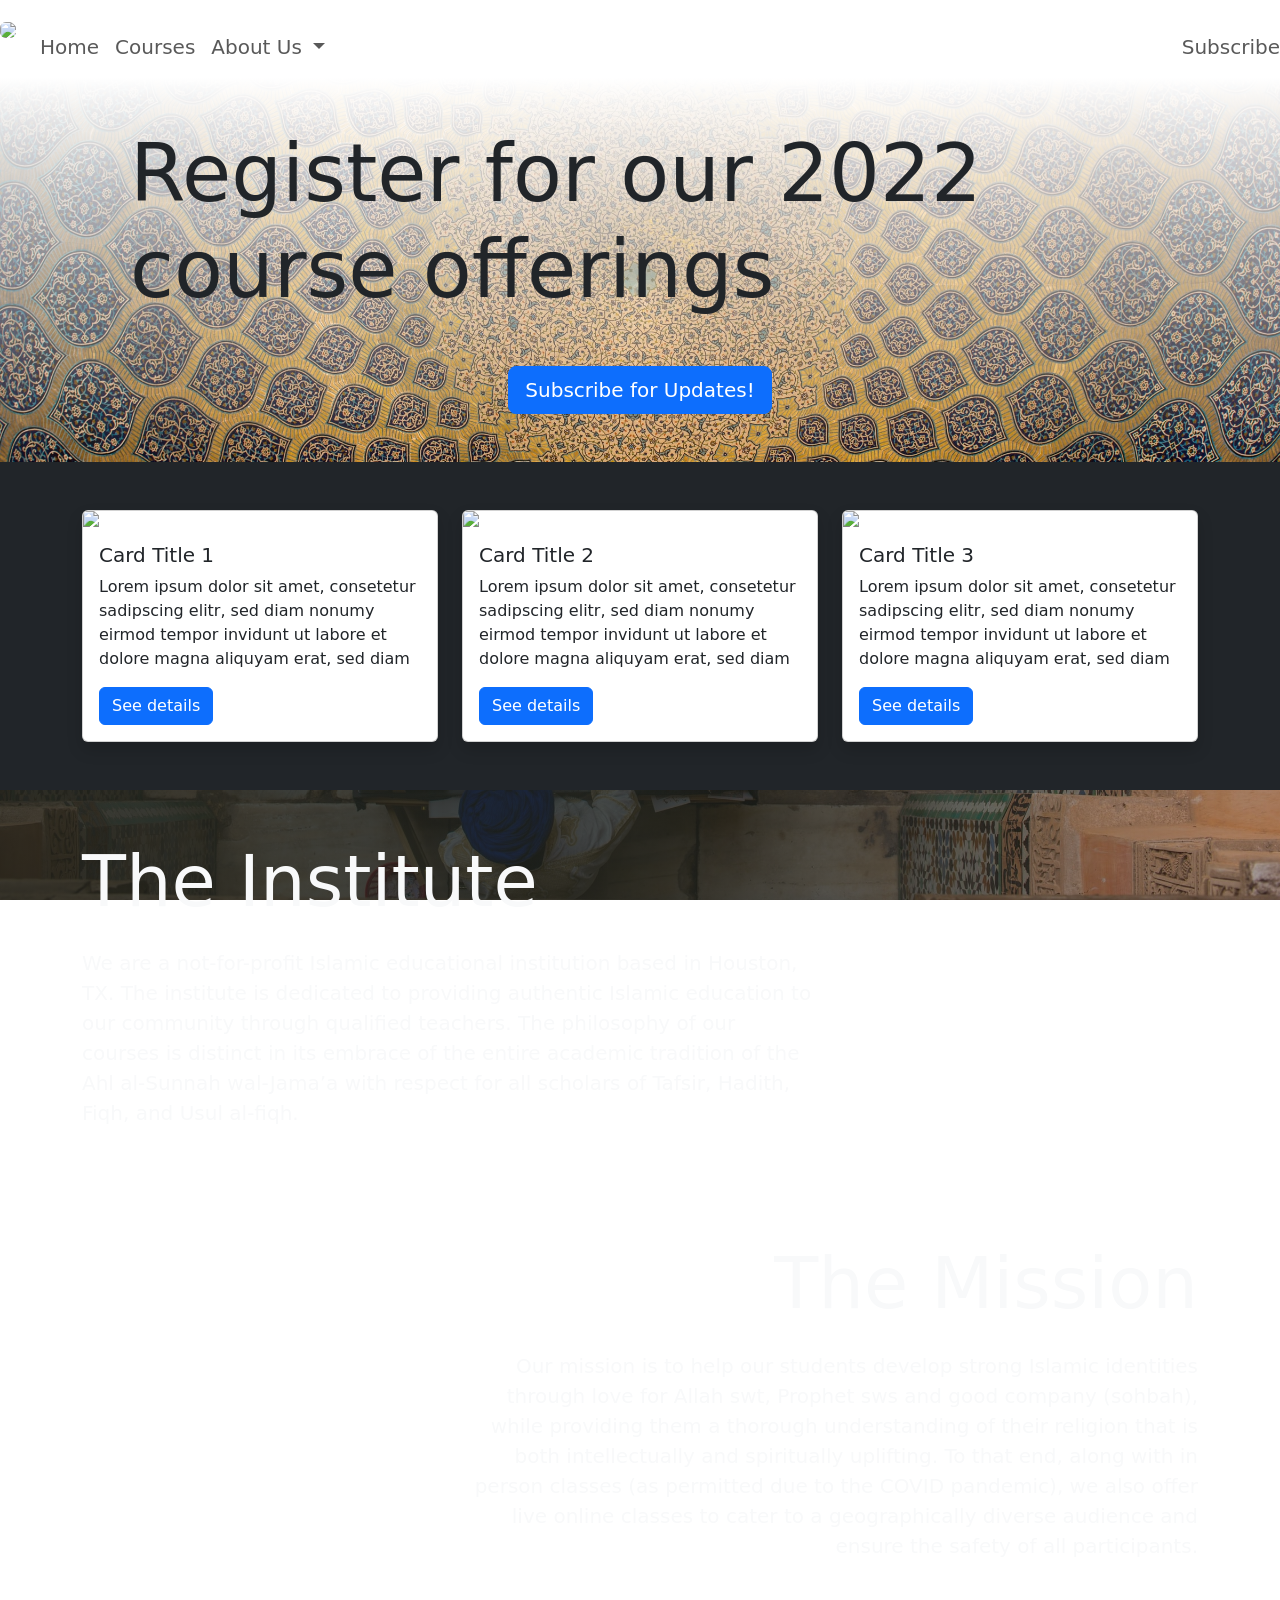
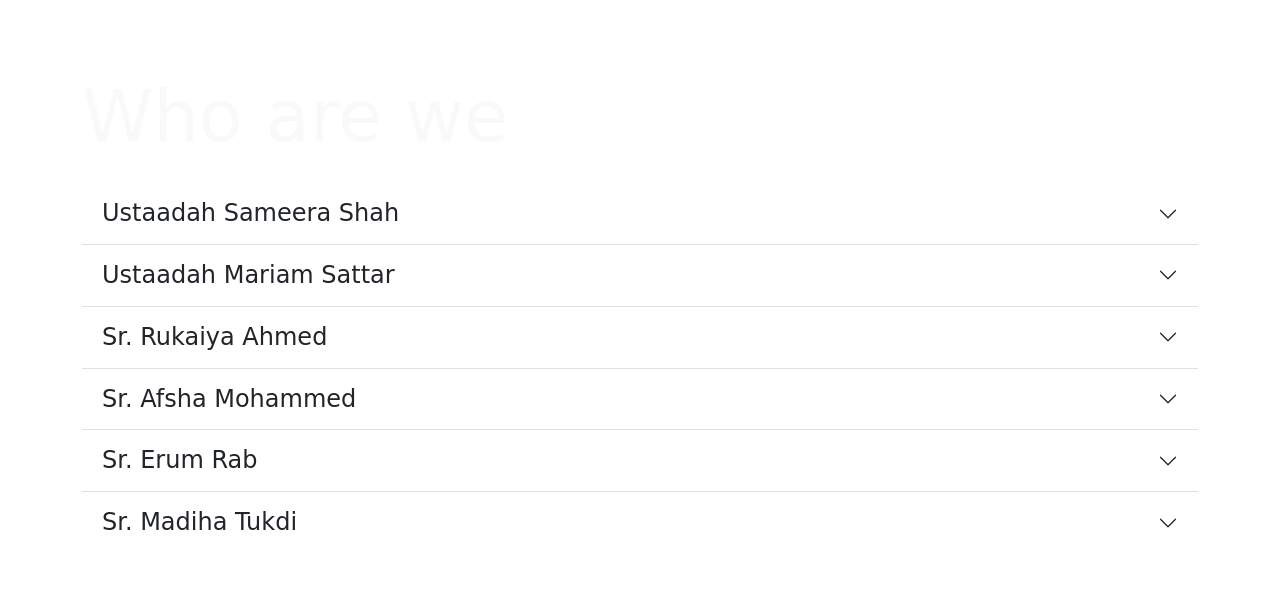
==== index.html @ 879d417c "Update" ====
<!doctype html>
<html lang="en">
    <head>
        <meta charset="utf-8">
        <meta name="viewport" content="width=device-width, initial-scale=1">
        <link href="https://cdn.jsdelivr.net/npm/bootstrap@5.1.3/dist/css/bootstrap.min.css" rel="stylesheet" integrity="sha384-1BmE4kWBq78iYhFldvKuhfTAU6auU8tT94WrHftjDbrCEXSU1oBoqyl2QvZ6jIW3" crossorigin="anonymous">
        <link rel="stylesheet" href="styles.css">
        <title>Sameera Institute</title>
    </head>
    <body>
        <nav class="navbar navbar-expand-sm align-items-sm-start navbar-light">
            <a class="navbar-brand" href="#">
                <!--
                    <img src="https://picsum.photos/300/250" style="height: 5em;" />
                -->
                <img
                    src="https://www.sameerainstitute.com/wp-content/uploads/2020/12/cropped-logo-1.png"
                    class="bg-light rounded" style="height: 5em;" />
            </a>
            <button class="navbar-toggler" type="button" data-bs-toggle="collapse" data-bs-target="#navbarmenu">
                <span class="navbar-toggler-icon"></span>
            </button>
            <div class="collapse navbar-collapse pt-sm-3 fs-5" id="navbarmenu">
                <ul class="navbar-nav me-auto">
                    <li class="nav-item">
                        <a class="nav-link" href="#">Home</a>
                    </li>
                    <li class="nav-item">
                        <a class="nav-link" href="#courses">Courses</a>
                    </li>
                    <li class="nav-item dropdown">
                        <a class="nav-link dropdown-toggle" href="#" id="navbarDropdown" role="button" data-bs-toggle="dropdown">
                            About Us
                        </a>
                        <ul class="dropdown-menu">
                            <li><a class="dropdown-item" href="#theinstitute">The Institute</a></li>
                            <li><a class="dropdown-item" href="#themission">The Mission</a></li>
                            <li><a class="dropdown-item" href="#whoarewe">Instructors</a></li>
                        </ul>
                    </li>
                </ul>
                <a class="navbar-nav nav-link" href="#">Subscribe</a>
            </div>
        </nav>
        <section class="p-3 p-sm-5 hero-image">
            <div class="container">
                <div class="row align-items-center">
                    <div class="col">
                        <h1 class="display-1 text-start px-md-5 mb-md-5">Register for our 2022 course offerings</h1>
                    </div>
                </div>
                <div class="row align-items-center">
                    <div class="col">
                        <div class="text-center">
                            <button type="button" class="btn btn-primary
                            btn-lg">Subscribe for Updates!</button>
                        </div>
                    </div>
                </div>
            </div>
        </section>
        <section class="bg-dark py-3 px-2 p-sm-5" id="courses">
            <div class="container">
                <div class="row justify-content-center gy-3">
                    <div class="col-sm-6 col-lg-4">
                        <div class="card shadow">
                            <img src="https://picsum.photos/250/250"
                                 class="card-img-top">
                            <div class="card-body">
                                <h5 class="card-title">Card Title 1</h5>
                                <p class="card-text">Lorem ipsum dolor sit amet,
                                    consetetur sadipscing elitr, sed diam nonumy
                                    eirmod tempor invidunt ut labore et dolore
                                    magna aliquyam erat, sed diam
                                </p>
                                <a href="#" class="btn btn-primary">See details</a>
                            </div>
                        </div>
                    </div>
                    <div class="col-sm-6 col-lg-4">
                        <div class="card shadow">
                            <img src="https://picsum.photos/450/450"
                                 class="card-img-top">
                            <div class="card-body">
                                <h5 class="card-title">Card Title 2</h5>
                                <p class="card-text">Lorem ipsum dolor sit amet,
                                    consetetur sadipscing elitr, sed diam nonumy
                                    eirmod tempor invidunt ut labore et dolore
                                    magna aliquyam erat, sed diam
                                </p>
                                <a href="#" class="btn btn-primary">See details</a>
                            </div>
                        </div>
                    </div>
                    <div class="col-sm-6 col-lg-4">
                        <div class="card shadow">
                            <img src="https://picsum.photos/450/450"
                                 class="card-img-top">
                            <div class="card-body">
                                <h5 class="card-title">Card Title 3</h5>
                                <p class="card-text">Lorem ipsum dolor sit amet,
                                    consetetur sadipscing elitr, sed diam nonumy
                                    eirmod tempor invidunt ut labore et dolore
                                    magna aliquyam erat, sed diam
                                </p>
                                <a href="#" class="btn btn-primary">See details</a>
                            </div>
                        </div>
                    </div>
                </div>
            </div>
            </div>
        </section>
        <section class="p-3 p-sm-5 text-light institute-image" id="theinstitute">
            <div class="container">
                <h1 class="display-2 text-start mb-3 mb-sm-4">The Institute</h1>
                <div class="row">
                    <div class="col-md-8 text-start lead">
                        <p>We are a not-for-profit Islamic educational
                            institution based in Houston, TX. The
                            institute is dedicated to providing
                            authentic Islamic education to our
                            community through qualified teachers. The
                            philosophy of our courses is distinct in
                            its embrace of the entire academic
                            tradition of the Ahl al-Sunnah wal-Jama’a
                            with respect for all scholars of Tafsir,
                            Hadith, Fiqh, and Usul al-fiqh.
                        </p>
                    </div>
                </div>
            </div>
        </section>
        <section class="text-light mission-image p-3 p-sm-5" id="themission">
            <div class="container">
                <h1 class="display-2 text-end mb-3 mb-sm-4">The Mission</h1>
                <div class="row justify-content-md-end">
                    <div class="col-md-8 text-end lead">
                        <p>
                            Our mission is to help our students develop
                            strong Islamic identities through love for
                            Allah swt, Prophet sws and good company
                            (sohbah), while providing them a thorough
                            understanding of their religion that is
                            both intellectually and spiritually
                            uplifting. To that end, along with in
                            person classes (as permitted due to the
                            COVID pandemic), we also offer live online
                            classes to cater to a geographically
                            diverse audience and ensure the safety of
                            all participants.
                        </p>
                    </div>
                </div>
            </div>
        </section>
        <section class="p-3 p-sm-5 text-dark whoarewe-image" id="whoarewe">
            <div class="container">
                <h1 class="display-2 text-light mb-3 mb-sm-4">Who are we</h1>
                <div class="accordion accordion-flush"
                     id="about-teacher-accordion">
                    <div class="accordion-item">
                        <h2 class="accordion-header">
                            <button class="accordion-button collapsed fs-4"
                                    type="button" data-bs-toggle="collapse"
                                                  data-bs-target="#about-teacher-1">
                                Ustaadah Sameera Shah
                            </button>
                        </h2>
                        <div id="about-teacher-1" class="accordion-collapse
                        collapse" data-bs-parent="#about-teacher-accordion">
                            <div class="accordion-body">
                                <p>Sameera Institute is managed and was founded
                                    by Ustaadhah Sameera Shah. Sameera was born
                                    and raised in Lahore and graduated with a
                                    B.Sc (Honors) in Economics from LUMS. She
                                    received her Alimiyyah degree in 2009 from
                                    Wifaq ul Madaris Board of Pakistan, and
                                    certifications in Advanced Quran Study and
                                    Tafsir and Advanced Islamic Jurisprudence
                                    from Whitethread Institute UK. Sameera is a
                                    homeschooling mom of three energetic boys.
                                    She loves teaching introductory and
                                    advanced level courses on Quran, Tafsir,
                                    Hadith, Islamic Law, Arabic grammar, and
                                    Purification of the heart to young girls
                                    and women.
                                </p>
                            </div>
                        </div>
                    </div>
                    <div class="accordion-item">
                        <h2 class="accordion-header">
                            <button class="accordion-button collapsed fs-4"
                                    type="button" data-bs-toggle="collapse"
                                                  data-bs-target="#about-teacher-2">
                                Ustaadah Mariam Sattar
                            </button>
                        </h2>
                        <div id="about-teacher-2" class="accordion-collapse
                        collapse" data-bs-parent="#about-teacher-accordion">
                            <div class="accordion-body">
                                <p>Mariam Sattar was raised in Houston, Texas
                                    where she received her B.Sc. in
                                    Biochemistry from the University of
                                    Houston. She began her pursuit of classical
                                    Islamic learning at Zaynab Academy Online
                                    studying Quran, Tafsir, Hadith, Fiqh, Usul al-Fiqh,
                                    and Arabic under traditional scholars, and has
                                    completed her Alima Degree. Mariam taught
                                    at Sameera Institute for four years
                                    teaching tafseer, fiqh, usool Fiqh, and
                                    Arabic. Mariam also delivered talks on
                                    purification of the heart and drawing closer to
                                    Allah (swt). She is now a student at Qalam
                                    Institute where she is revisiting some subjects and
                                    learning from a contemporary standpoint.
                                </p>
                            </div>
                        </div>
                    </div>
                    <div class="accordion-item">
                        <h2 class="accordion-header">
                            <button class="accordion-button collapsed fs-4"
                                    type="button" data-bs-toggle="collapse"
                                                  data-bs-target="#about-teacher-3">
                                Sr. Rukaiya Ahmed
                            </button>
                        </h2>
                        <div id="about-teacher-3" class="accordion-collapse
                        collapse" data-bs-parent="#about-teacher-accordion">
                            <div class="accordion-body">
                                <p>Rukaiya Ahamed was raised in Houston. She
                                    graduated with a Bachelor’s Degree in
                                    Nutrition from the University of Houston
                                    and is currently a Certified Surgical
                                    Technologist. She began her journey
                                    learning the deen with the Classical
                                    Islamic Knowledge program at Sameera
                                    Institute in 2015. She studied Tafsir,
                                    Hadith, Fiqh, and Arabic under Ustazah
                                    Sameera Shah and Ustaadh Mariam Sattar. She
                                    has been a Teacher’s Assistant and teaches
                                    courses part time at Sameera Institute. She
                                    loves working with the youth. She
                                    coordinates and teaches Girls Youth
                                    Programs through Sameera Institute at
                                    different masajid in Houston.
                                </p>
                            </div>
                        </div>
                    </div>
                    <div class="accordion-item">
                        <h2 class="accordion-header">
                            <button class="accordion-button collapsed fs-4"
                                    type="button" data-bs-toggle="collapse"
                                                  data-bs-target="#about-teacher-4">
                                Sr. Afsha Mohammed
                            </button>
                        </h2>
                        <div id="about-teacher-4" class="accordion-collapse
                        collapse" data-bs-parent="#about-teacher-accordion">
                            <div class="accordion-body">
                                <p>Afsha Mohammed is a native Houstonian. By
                                    profession, she is a Registered Dietitian
                                    and has a Master’s degree in Nutrition.
                                    She is currently a stay home mom with her 3
                                    year old daughter. She began her pursuit of
                                    Classical Islamic knowledge at Sameera
                                    Institute in 2015 and completed four years
                                    of studies in courses including Quran,
                                    Hadith, Fiqh and Arabic. She then completed
                                    a full time Seminary program from Qalam
                                    Institute and is now furthering her studies
                                    as a full time year 3 Alimiyyah student at
                                    Qalam institute. She teaches courses part
                                    time at Sameera Institute to kids, youth
                                    and adults.
                                </p>
                            </div>
                        </div>
                    </div>
                    <div class="accordion-item">
                        <h2 class="accordion-header">
                            <button class="accordion-button collapsed fs-4"
                                    type="button" data-bs-toggle="collapse"
                                                  data-bs-target="#about-teacher-5">
                                Sr. Erum Rab
                            </button>
                        </h2>
                        <div id="about-teacher-5" class="accordion-collapse
                        collapse" data-bs-parent="#about-teacher-accordion">
                            <div class="accordion-body">
                                <p>Erum Rab was born and raised in Karachi,
                                    Pakistan. She later moved to New York where
                                    she completed her BS degree in Business
                                    Economics from the State University of New
                                    York at Oneonta. She then completed her MBA
                                    degree from Clarkson University. She has
                                    taught Economics, Business Communication
                                    and English to university level students.
                                    She began persuing her Classical Islamic
                                    Education, first from Zaynab Academy and
                                    then from Sameera Institute, where Arabic
                                    became her favorite subject. She has been
                                    teaching Arabic at Sameera Institute for a
                                    few years now.
                                </p>
                            </div>
                        </div>
                    </div>
                    <div class="accordion-item">
                        <h2 class="accordion-header">
                            <button class="accordion-button collapsed fs-4"
                                    type="button" data-bs-toggle="collapse"
                                                  data-bs-target="#about-teacher-6">
                                Sr. Madiha Tukdi
                            </button>
                        </h2>
                        <div id="about-teacher-6" class="accordion-collapse
                        collapse" data-bs-parent="#about-teacher-accordion">
                            <div class="accordion-body">
                                <p>Madiha Tukdi was raised in Houston, Texas.
                                    She graduated from University of Houston
                                    with a bachelor degree in Nutrition. She
                                    began her pursuit of classical Islamic
                                    learning at Sameera Institute studying
                                    Quran, Tafsir, Hadith, Fiqh, and Arabic
                                    under her teachers Sameera Shah and Mariam
                                    Sattar in 2015. Madiha became a teacher
                                    assistant in her second year of Islamic
                                    studies at Sameera Institute. She also
                                    delivers talks to young girls across
                                    masajid in the Sugar Land area.
                                </p>
                            </div>
                        </div>
                    </div>
                </div>
            </div>
        </section>
        <script src="https://cdn.jsdelivr.net/npm/bootstrap@5.1.3/dist/js/bootstrap.bundle.min.js" integrity="sha384-ka7Sk0Gln4gmtz2MlQnikT1wXgYsOg+OMhuP+IlRH9sENBO0LRn5q+8nbTov4+1p" crossorigin="anonymous"></script>
    </body>
</html>
---- styles.css ----
.hero-image {
  /* Use "linear-gradient" to add a darken background effect to the image (photographer.jpg). This will make the text easier to read */
  background-image: linear-gradient(to top,rgba(255,255,255,0), rgba(255,255,255,1)), url("faruk-kaymak-CNVvDjVDiVI-unsplash.jpg");

  /* Position and center the image to scale nicely on all screens */
  background-position: center;
  background-size: cover;
  position: relative;
}

.institute-image {
  /* Use "linear-gradient" to add a darken background effect to the image (photographer.jpg). This will make the text easier to read */
  background-image: linear-gradient(to right, rgb(33 37 31 / 80%) 50%, rgb(33 37 31 / 20%)), url("usama-k10WjQcoMuE-unsplash.jpg");

  /* Position and center the image to scale nicely on all screens */
  background-position: center;
  background-size: cover;
  background-attachment: fixed;
  position: relative;
}

.mission-image {
  /* Use "linear-gradient" to add a darken background effect to the image (photographer.jpg). This will make the text easier to read */
  background-image: linear-gradient(to left, rgb(33 37 31 / 80%) 50%, rgb(33 37 31 / 20%)), url("sand-gc57d401b6_1920.jpg");

  /* Position and center the image to scale nicely on all screens */
  background-position: center;
  background-size: cover;
  background-attachment: fixed;
  position: relative;
}

.whoarewe-image {
  /* Use "linear-gradient" to add a darken background effect to the image (photographer.jpg). This will make the text easier to read */
  background-image: linear-gradient(to right, rgb(33 37 31 / 80%) 50%, rgb(33 37 31 / 20%)), url("daniele-levis-pelusi-ahi1khgLCAM-unsplash.jpg");

  /* Position and center the image to scale nicely on all screens */
  background-position: center;
  background-size: cover;
  background-attachment: fixed;
  position: relative;
}
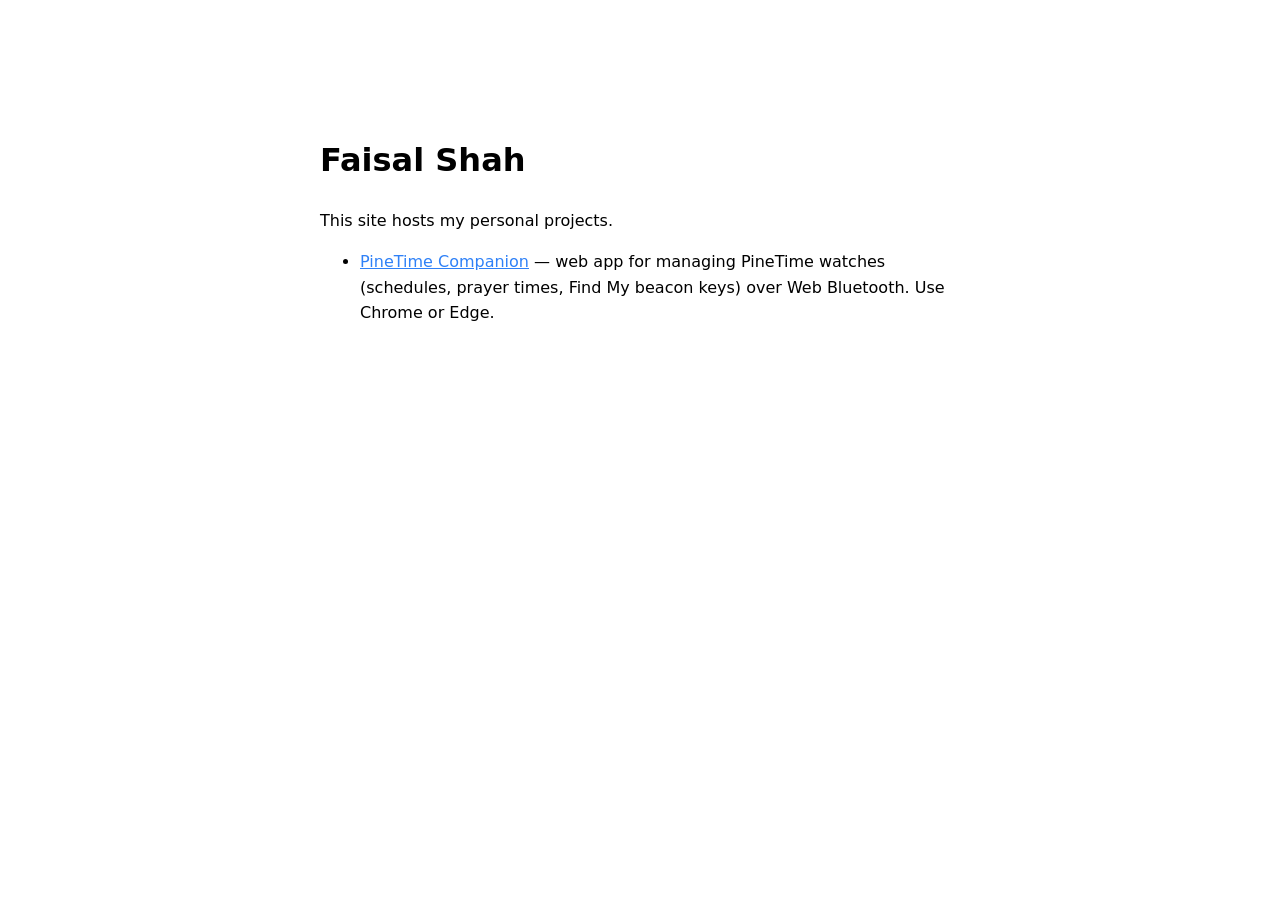
==== commit 0c7b52a8: "Replace old Sameera Institute site with a personal-projects landing page Old site remains in git his" ====
--- a/index.html
+++ b/index.html
@@ -1,344 +1,27 @@
-<!doctype html>
+<!DOCTYPE html>
 <html lang="en">
-    <head>
-        <meta charset="utf-8">
-        <meta name="viewport" content="width=device-width, initial-scale=1">
-        <link href="https://cdn.jsdelivr.net/npm/bootstrap@5.1.3/dist/css/bootstrap.min.css" rel="stylesheet" integrity="sha384-1BmE4kWBq78iYhFldvKuhfTAU6auU8tT94WrHftjDbrCEXSU1oBoqyl2QvZ6jIW3" crossorigin="anonymous">
-        <link rel="stylesheet" href="styles.css">
-        <title>Sameera Institute</title>
-    </head>
-    <body>
-        <nav class="navbar navbar-expand-sm align-items-sm-start navbar-light">
-            <a class="navbar-brand" href="#">
-                <!--
-                    <img src="https://picsum.photos/300/250" style="height: 5em;" />
-                -->
-                <img
-                    src="https://www.sameerainstitute.com/wp-content/uploads/2020/12/cropped-logo-1.png"
-                    class="bg-light rounded" style="height: 5em;" />
-            </a>
-            <button class="navbar-toggler" type="button" data-bs-toggle="collapse" data-bs-target="#navbarmenu">
-                <span class="navbar-toggler-icon"></span>
-            </button>
-            <div class="collapse navbar-collapse pt-sm-3 fs-5" id="navbarmenu">
-                <ul class="navbar-nav me-auto">
-                    <li class="nav-item">
-                        <a class="nav-link" href="#">Home</a>
-                    </li>
-                    <li class="nav-item">
-                        <a class="nav-link" href="#courses">Courses</a>
-                    </li>
-                    <li class="nav-item dropdown">
-                        <a class="nav-link dropdown-toggle" href="#" id="navbarDropdown" role="button" data-bs-toggle="dropdown">
-                            About Us
-                        </a>
-                        <ul class="dropdown-menu">
-                            <li><a class="dropdown-item" href="#theinstitute">The Institute</a></li>
-                            <li><a class="dropdown-item" href="#themission">The Mission</a></li>
-                            <li><a class="dropdown-item" href="#whoarewe">Instructors</a></li>
-                        </ul>
-                    </li>
-                </ul>
-                <a class="navbar-nav nav-link" href="#">Subscribe</a>
-            </div>
-        </nav>
-        <section class="p-3 p-sm-5 hero-image">
-            <div class="container">
-                <div class="row align-items-center">
-                    <div class="col">
-                        <h1 class="display-1 text-start px-md-5 mb-md-5">Register for our 2022 course offerings</h1>
-                    </div>
-                </div>
-                <div class="row align-items-center">
-                    <div class="col">
-                        <div class="text-center">
-                            <button type="button" class="btn btn-primary
-                            btn-lg">Subscribe for Updates!</button>
-                        </div>
-                    </div>
-                </div>
-            </div>
-        </section>
-        <section class="bg-dark py-3 px-2 p-sm-5" id="courses">
-            <div class="container">
-                <div class="row justify-content-center gy-3">
-                    <div class="col-sm-6 col-lg-4">
-                        <div class="card shadow">
-                            <img src="https://picsum.photos/250/250"
-                                 class="card-img-top">
-                            <div class="card-body">
-                                <h5 class="card-title">Card Title 1</h5>
-                                <p class="card-text">Lorem ipsum dolor sit amet,
-                                    consetetur sadipscing elitr, sed diam nonumy
-                                    eirmod tempor invidunt ut labore et dolore
-                                    magna aliquyam erat, sed diam
-                                </p>
-                                <a href="#" class="btn btn-primary">See details</a>
-                            </div>
-                        </div>
-                    </div>
-                    <div class="col-sm-6 col-lg-4">
-                        <div class="card shadow">
-                            <img src="https://picsum.photos/450/450"
-                                 class="card-img-top">
-                            <div class="card-body">
-                                <h5 class="card-title">Card Title 2</h5>
-                                <p class="card-text">Lorem ipsum dolor sit amet,
-                                    consetetur sadipscing elitr, sed diam nonumy
-                                    eirmod tempor invidunt ut labore et dolore
-                                    magna aliquyam erat, sed diam
-                                </p>
-                                <a href="#" class="btn btn-primary">See details</a>
-                            </div>
-                        </div>
-                    </div>
-                    <div class="col-sm-6 col-lg-4">
-                        <div class="card shadow">
-                            <img src="https://picsum.photos/450/450"
-                                 class="card-img-top">
-                            <div class="card-body">
-                                <h5 class="card-title">Card Title 3</h5>
-                                <p class="card-text">Lorem ipsum dolor sit amet,
-                                    consetetur sadipscing elitr, sed diam nonumy
-                                    eirmod tempor invidunt ut labore et dolore
-                                    magna aliquyam erat, sed diam
-                                </p>
-                                <a href="#" class="btn btn-primary">See details</a>
-                            </div>
-                        </div>
-                    </div>
-                </div>
-            </div>
-            </div>
-        </section>
-        <section class="p-3 p-sm-5 text-light institute-image" id="theinstitute">
-            <div class="container">
-                <h1 class="display-2 text-start mb-3 mb-sm-4">The Institute</h1>
-                <div class="row">
-                    <div class="col-md-8 text-start lead">
-                        <p>We are a not-for-profit Islamic educational
-                            institution based in Houston, TX. The
-                            institute is dedicated to providing
-                            authentic Islamic education to our
-                            community through qualified teachers. The
-                            philosophy of our courses is distinct in
-                            its embrace of the entire academic
-                            tradition of the Ahl al-Sunnah wal-Jama’a
-                            with respect for all scholars of Tafsir,
-                            Hadith, Fiqh, and Usul al-fiqh.
-                        </p>
-                    </div>
-                </div>
-            </div>
-        </section>
-        <section class="text-light mission-image p-3 p-sm-5" id="themission">
-            <div class="container">
-                <h1 class="display-2 text-end mb-3 mb-sm-4">The Mission</h1>
-                <div class="row justify-content-md-end">
-                    <div class="col-md-8 text-end lead">
-                        <p>
-                            Our mission is to help our students develop
-                            strong Islamic identities through love for
-                            Allah swt, Prophet sws and good company
-                            (sohbah), while providing them a thorough
-                            understanding of their religion that is
-                            both intellectually and spiritually
-                            uplifting. To that end, along with in
-                            person classes (as permitted due to the
-                            COVID pandemic), we also offer live online
-                            classes to cater to a geographically
-                            diverse audience and ensure the safety of
-                            all participants.
-                        </p>
-                    </div>
-                </div>
-            </div>
-        </section>
-        <section class="p-3 p-sm-5 text-dark whoarewe-image" id="whoarewe">
-            <div class="container">
-                <h1 class="display-2 text-light mb-3 mb-sm-4">Who are we</h1>
-                <div class="accordion accordion-flush"
-                     id="about-teacher-accordion">
-                    <div class="accordion-item">
-                        <h2 class="accordion-header">
-                            <button class="accordion-button collapsed fs-4"
-                                    type="button" data-bs-toggle="collapse"
-                                                  data-bs-target="#about-teacher-1">
-                                Ustaadah Sameera Shah
-                            </button>
-                        </h2>
-                        <div id="about-teacher-1" class="accordion-collapse
-                        collapse" data-bs-parent="#about-teacher-accordion">
-                            <div class="accordion-body">
-                                <p>Sameera Institute is managed and was founded
-                                    by Ustaadhah Sameera Shah. Sameera was born
-                                    and raised in Lahore and graduated with a
-                                    B.Sc (Honors) in Economics from LUMS. She
-                                    received her Alimiyyah degree in 2009 from
-                                    Wifaq ul Madaris Board of Pakistan, and
-                                    certifications in Advanced Quran Study and
-                                    Tafsir and Advanced Islamic Jurisprudence
-                                    from Whitethread Institute UK. Sameera is a
-                                    homeschooling mom of three energetic boys.
-                                    She loves teaching introductory and
-                                    advanced level courses on Quran, Tafsir,
-                                    Hadith, Islamic Law, Arabic grammar, and
-                                    Purification of the heart to young girls
-                                    and women.
-                                </p>
-                            </div>
-                        </div>
-                    </div>
-                    <div class="accordion-item">
-                        <h2 class="accordion-header">
-                            <button class="accordion-button collapsed fs-4"
-                                    type="button" data-bs-toggle="collapse"
-                                                  data-bs-target="#about-teacher-2">
-                                Ustaadah Mariam Sattar
-                            </button>
-                        </h2>
-                        <div id="about-teacher-2" class="accordion-collapse
-                        collapse" data-bs-parent="#about-teacher-accordion">
-                            <div class="accordion-body">
-                                <p>Mariam Sattar was raised in Houston, Texas
-                                    where she received her B.Sc. in
-                                    Biochemistry from the University of
-                                    Houston. She began her pursuit of classical
-                                    Islamic learning at Zaynab Academy Online
-                                    studying Quran, Tafsir, Hadith, Fiqh, Usul al-Fiqh,
-                                    and Arabic under traditional scholars, and has
-                                    completed her Alima Degree. Mariam taught
-                                    at Sameera Institute for four years
-                                    teaching tafseer, fiqh, usool Fiqh, and
-                                    Arabic. Mariam also delivered talks on
-                                    purification of the heart and drawing closer to
-                                    Allah (swt). She is now a student at Qalam
-                                    Institute where she is revisiting some subjects and
-                                    learning from a contemporary standpoint.
-                                </p>
-                            </div>
-                        </div>
-                    </div>
-                    <div class="accordion-item">
-                        <h2 class="accordion-header">
-                            <button class="accordion-button collapsed fs-4"
-                                    type="button" data-bs-toggle="collapse"
-                                                  data-bs-target="#about-teacher-3">
-                                Sr. Rukaiya Ahmed
-                            </button>
-                        </h2>
-                        <div id="about-teacher-3" class="accordion-collapse
-                        collapse" data-bs-parent="#about-teacher-accordion">
-                            <div class="accordion-body">
-                                <p>Rukaiya Ahamed was raised in Houston. She
-                                    graduated with a Bachelor’s Degree in
-                                    Nutrition from the University of Houston
-                                    and is currently a Certified Surgical
-                                    Technologist. She began her journey
-                                    learning the deen with the Classical
-                                    Islamic Knowledge program at Sameera
-                                    Institute in 2015. She studied Tafsir,
-                                    Hadith, Fiqh, and Arabic under Ustazah
-                                    Sameera Shah and Ustaadh Mariam Sattar. She
-                                    has been a Teacher’s Assistant and teaches
-                                    courses part time at Sameera Institute. She
-                                    loves working with the youth. She
-                                    coordinates and teaches Girls Youth
-                                    Programs through Sameera Institute at
-                                    different masajid in Houston.
-                                </p>
-                            </div>
-                        </div>
-                    </div>
-                    <div class="accordion-item">
-                        <h2 class="accordion-header">
-                            <button class="accordion-button collapsed fs-4"
-                                    type="button" data-bs-toggle="collapse"
-                                                  data-bs-target="#about-teacher-4">
-                                Sr. Afsha Mohammed
-                            </button>
-                        </h2>
-                        <div id="about-teacher-4" class="accordion-collapse
-                        collapse" data-bs-parent="#about-teacher-accordion">
-                            <div class="accordion-body">
-                                <p>Afsha Mohammed is a native Houstonian. By
-                                    profession, she is a Registered Dietitian
-                                    and has a Master’s degree in Nutrition.
-                                    She is currently a stay home mom with her 3
-                                    year old daughter. She began her pursuit of
-                                    Classical Islamic knowledge at Sameera
-                                    Institute in 2015 and completed four years
-                                    of studies in courses including Quran,
-                                    Hadith, Fiqh and Arabic. She then completed
-                                    a full time Seminary program from Qalam
-                                    Institute and is now furthering her studies
-                                    as a full time year 3 Alimiyyah student at
-                                    Qalam institute. She teaches courses part
-                                    time at Sameera Institute to kids, youth
-                                    and adults.
-                                </p>
-                            </div>
-                        </div>
-                    </div>
-                    <div class="accordion-item">
-                        <h2 class="accordion-header">
-                            <button class="accordion-button collapsed fs-4"
-                                    type="button" data-bs-toggle="collapse"
-                                                  data-bs-target="#about-teacher-5">
-                                Sr. Erum Rab
-                            </button>
-                        </h2>
-                        <div id="about-teacher-5" class="accordion-collapse
-                        collapse" data-bs-parent="#about-teacher-accordion">
-                            <div class="accordion-body">
-                                <p>Erum Rab was born and raised in Karachi,
-                                    Pakistan. She later moved to New York where
-                                    she completed her BS degree in Business
-                                    Economics from the State University of New
-                                    York at Oneonta. She then completed her MBA
-                                    degree from Clarkson University. She has
-                                    taught Economics, Business Communication
-                                    and English to university level students.
-                                    She began persuing her Classical Islamic
-                                    Education, first from Zaynab Academy and
-                                    then from Sameera Institute, where Arabic
-                                    became her favorite subject. She has been
-                                    teaching Arabic at Sameera Institute for a
-                                    few years now.
-                                </p>
-                            </div>
-                        </div>
-                    </div>
-                    <div class="accordion-item">
-                        <h2 class="accordion-header">
-                            <button class="accordion-button collapsed fs-4"
-                                    type="button" data-bs-toggle="collapse"
-                                                  data-bs-target="#about-teacher-6">
-                                Sr. Madiha Tukdi
-                            </button>
-                        </h2>
-                        <div id="about-teacher-6" class="accordion-collapse
-                        collapse" data-bs-parent="#about-teacher-accordion">
-                            <div class="accordion-body">
-                                <p>Madiha Tukdi was raised in Houston, Texas.
-                                    She graduated from University of Houston
-                                    with a bachelor degree in Nutrition. She
-                                    began her pursuit of classical Islamic
-                                    learning at Sameera Institute studying
-                                    Quran, Tafsir, Hadith, Fiqh, and Arabic
-                                    under her teachers Sameera Shah and Mariam
-                                    Sattar in 2015. Madiha became a teacher
-                                    assistant in her second year of Islamic
-                                    studies at Sameera Institute. She also
-                                    delivers talks to young girls across
-                                    masajid in the Sugar Land area.
-                                </p>
-                            </div>
-                        </div>
-                    </div>
-                </div>
-            </div>
-        </section>
-        <script src="https://cdn.jsdelivr.net/npm/bootstrap@5.1.3/dist/js/bootstrap.bundle.min.js" integrity="sha384-ka7Sk0Gln4gmtz2MlQnikT1wXgYsOg+OMhuP+IlRH9sENBO0LRn5q+8nbTov4+1p" crossorigin="anonymous"></script>
-    </body>
+<head>
+<meta charset="utf-8">
+<meta name="viewport" content="width=device-width, initial-scale=1">
+<title>Faisal Shah — Projects</title>
+<style>
+  :root { color-scheme: light dark; }
+  body {
+    font-family: system-ui, sans-serif;
+    max-width: 40rem;
+    margin: 15vh auto 0;
+    padding: 0 1.5rem;
+    line-height: 1.6;
+  }
+  h1 { font-weight: 600; }
+  a { color: #2f81f7; }
+</style>
+</head>
+<body>
+<h1>Faisal Shah</h1>
+<p>This site hosts my personal projects.</p>
+<ul>
+  <li><a href="/PineTimeCompanion/">PineTime Companion</a> — web app for managing PineTime watches (schedules, prayer times, Find My beacon keys) over Web Bluetooth. Use Chrome or Edge.</li>
+</ul>
+</body>
 </html>
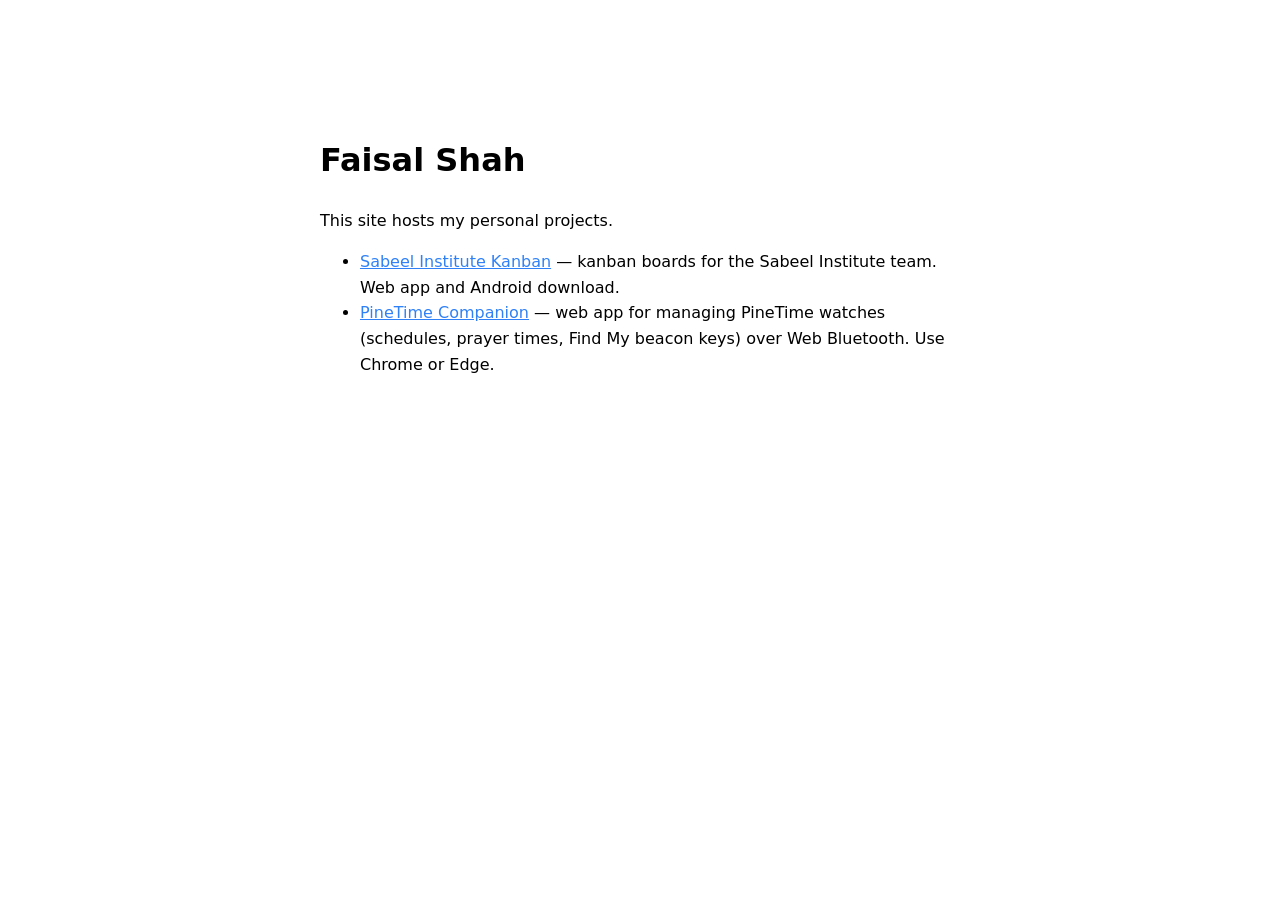
==== commit feba637d: "Add the Sabeel Kanban download page The app repo is private, so its releases are not publicly downlo" ====
--- a/index.html
+++ b/index.html
@@ -21,6 +21,7 @@
 <h1>Faisal Shah</h1>
 <p>This site hosts my personal projects.</p>
 <ul>
+  <li><a href="/sabeel-kanban/">Sabeel Institute Kanban</a> — kanban boards for the Sabeel Institute team. Web app and Android download.</li>
   <li><a href="/PineTimeCompanion/">PineTime Companion</a> — web app for managing PineTime watches (schedules, prayer times, Find My beacon keys) over Web Bluetooth. Use Chrome or Edge.</li>
 </ul>
 </body>
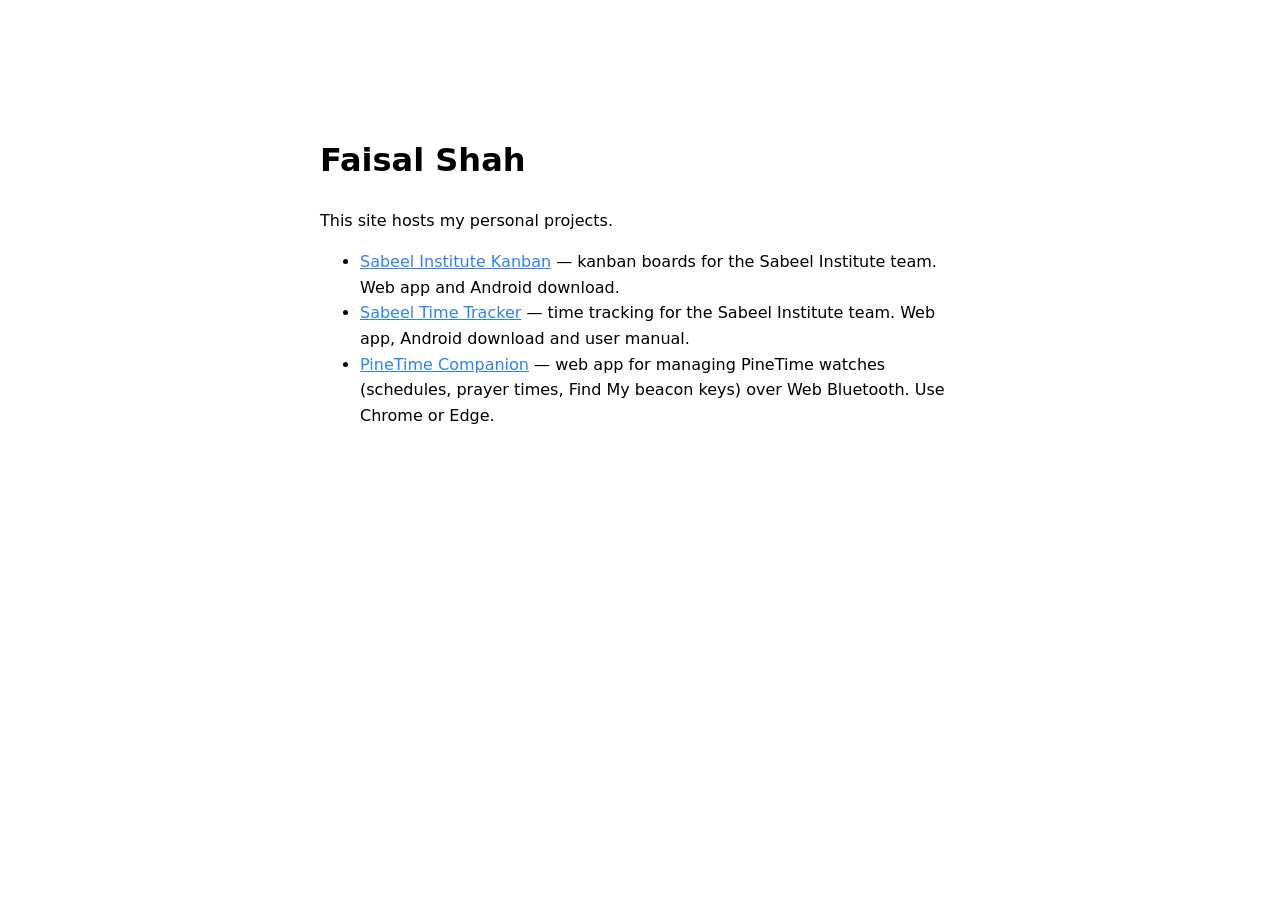
==== commit 783d7c38: "Link the Time Tracker from the site index" ====
--- a/index.html
+++ b/index.html
@@ -22,6 +22,7 @@
 <p>This site hosts my personal projects.</p>
 <ul>
   <li><a href="/sabeel-kanban/">Sabeel Institute Kanban</a> — kanban boards for the Sabeel Institute team. Web app and Android download.</li>
+  <li><a href="/sabeel-time-tracker/">Sabeel Time Tracker</a> — time tracking for the Sabeel Institute team. Web app, Android download and user manual.</li>
   <li><a href="/PineTimeCompanion/">PineTime Companion</a> — web app for managing PineTime watches (schedules, prayer times, Find My beacon keys) over Web Bluetooth. Use Chrome or Edge.</li>
 </ul>
 </body>
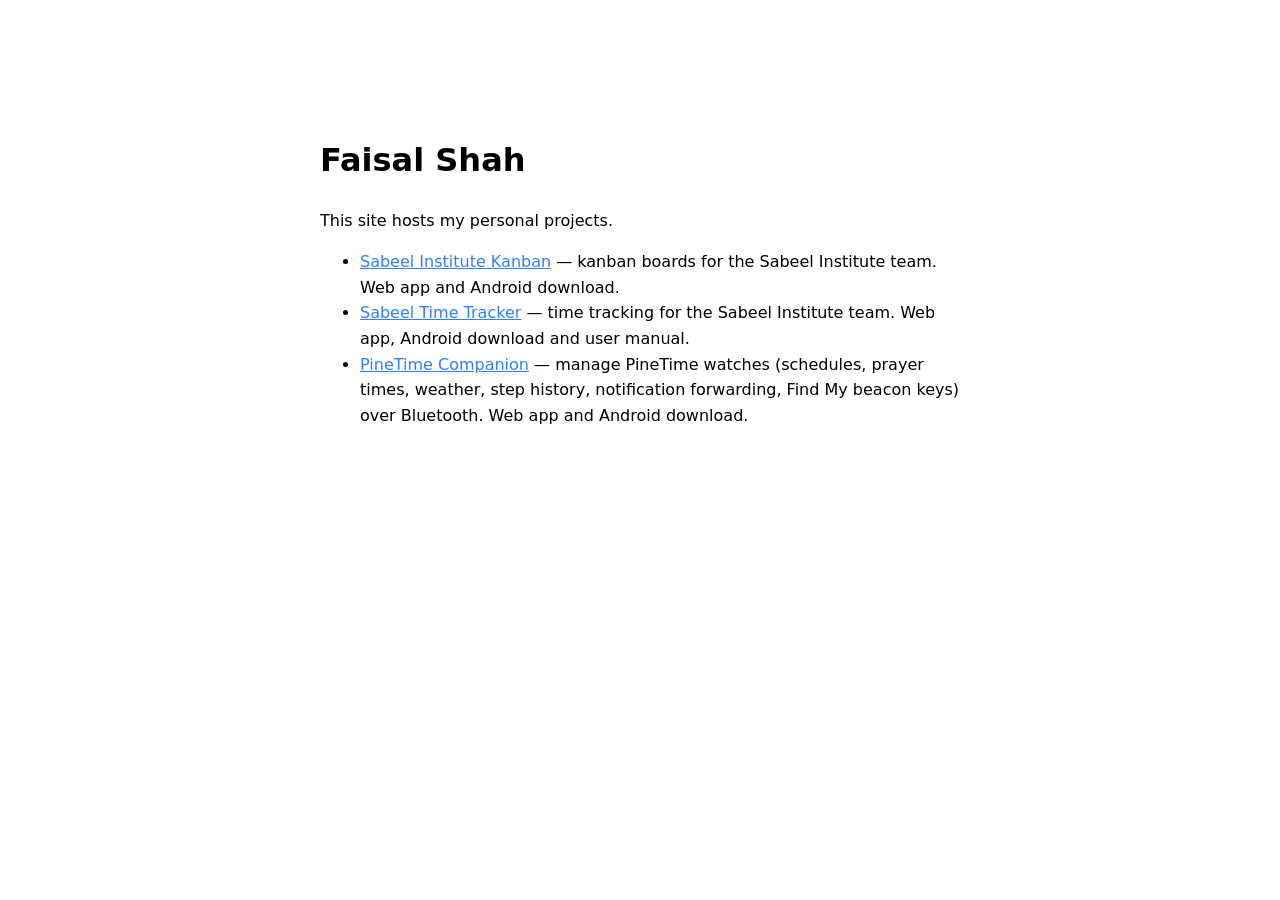
==== commit 979149e3: "Add PineTime Companion download landing page /pinetime-companion/ — web app + one-click Android down" ====
--- a/index.html
+++ b/index.html
@@ -23,7 +23,7 @@
 <ul>
   <li><a href="/sabeel-kanban/">Sabeel Institute Kanban</a> — kanban boards for the Sabeel Institute team. Web app and Android download.</li>
   <li><a href="/sabeel-time-tracker/">Sabeel Time Tracker</a> — time tracking for the Sabeel Institute team. Web app, Android download and user manual.</li>
-  <li><a href="/PineTimeCompanion/">PineTime Companion</a> — web app for managing PineTime watches (schedules, prayer times, Find My beacon keys) over Web Bluetooth. Use Chrome or Edge.</li>
+  <li><a href="/pinetime-companion/">PineTime Companion</a> — manage PineTime watches (schedules, prayer times, weather, step history, notification forwarding, Find My beacon keys) over Bluetooth. Web app and Android download.</li>
 </ul>
 </body>
 </html>
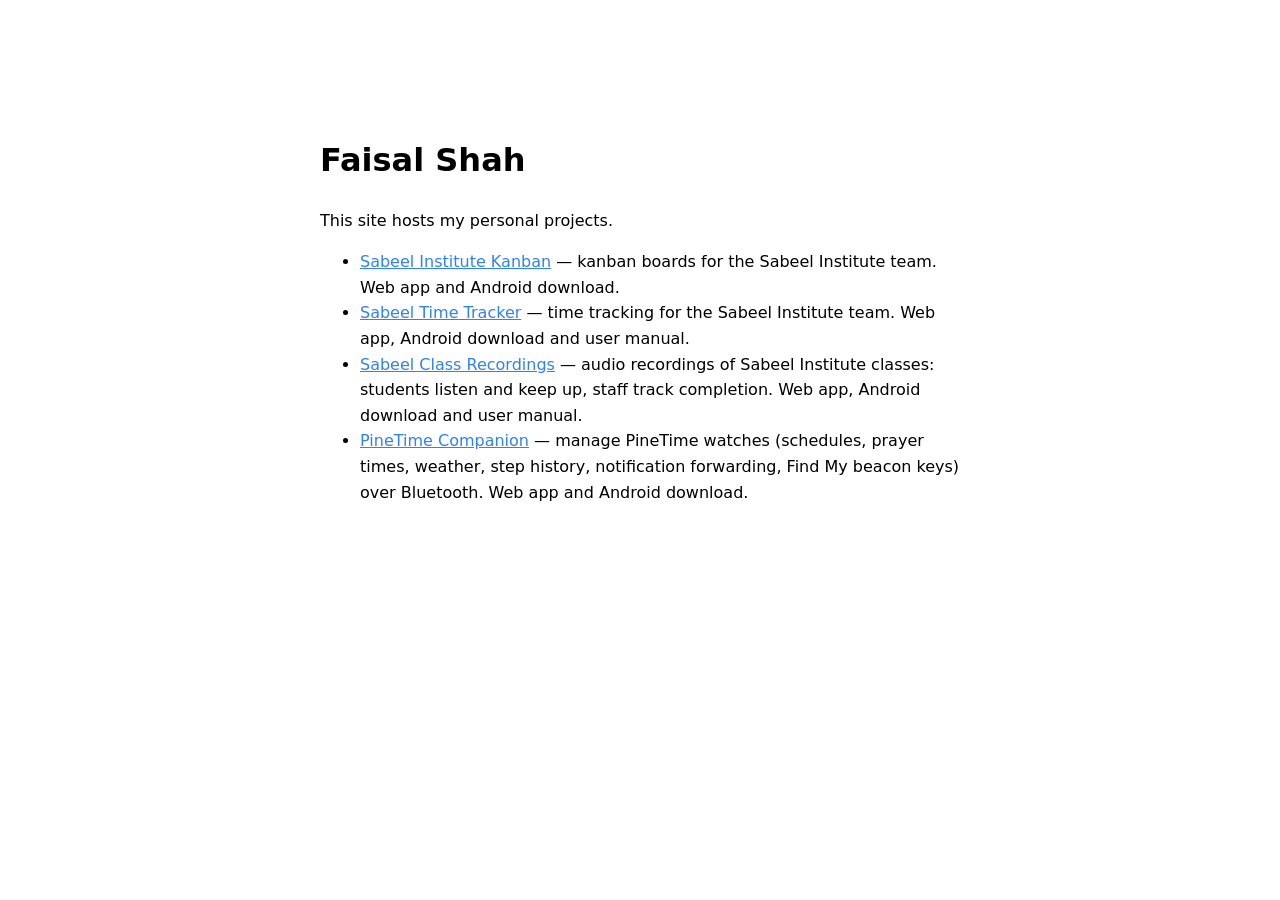
==== commit 6d958126: "Add Sabeel Class Recordings download page Landing page (web app, Android APK, user manual PDF) for t" ====
--- a/index.html
+++ b/index.html
@@ -23,6 +23,7 @@
 <ul>
   <li><a href="/sabeel-kanban/">Sabeel Institute Kanban</a> — kanban boards for the Sabeel Institute team. Web app and Android download.</li>
   <li><a href="/sabeel-time-tracker/">Sabeel Time Tracker</a> — time tracking for the Sabeel Institute team. Web app, Android download and user manual.</li>
+  <li><a href="/sabeel-recording-app/">Sabeel Class Recordings</a> — audio recordings of Sabeel Institute classes: students listen and keep up, staff track completion. Web app, Android download and user manual.</li>
   <li><a href="/pinetime-companion/">PineTime Companion</a> — manage PineTime watches (schedules, prayer times, weather, step history, notification forwarding, Find My beacon keys) over Bluetooth. Web app and Android download.</li>
 </ul>
 </body>
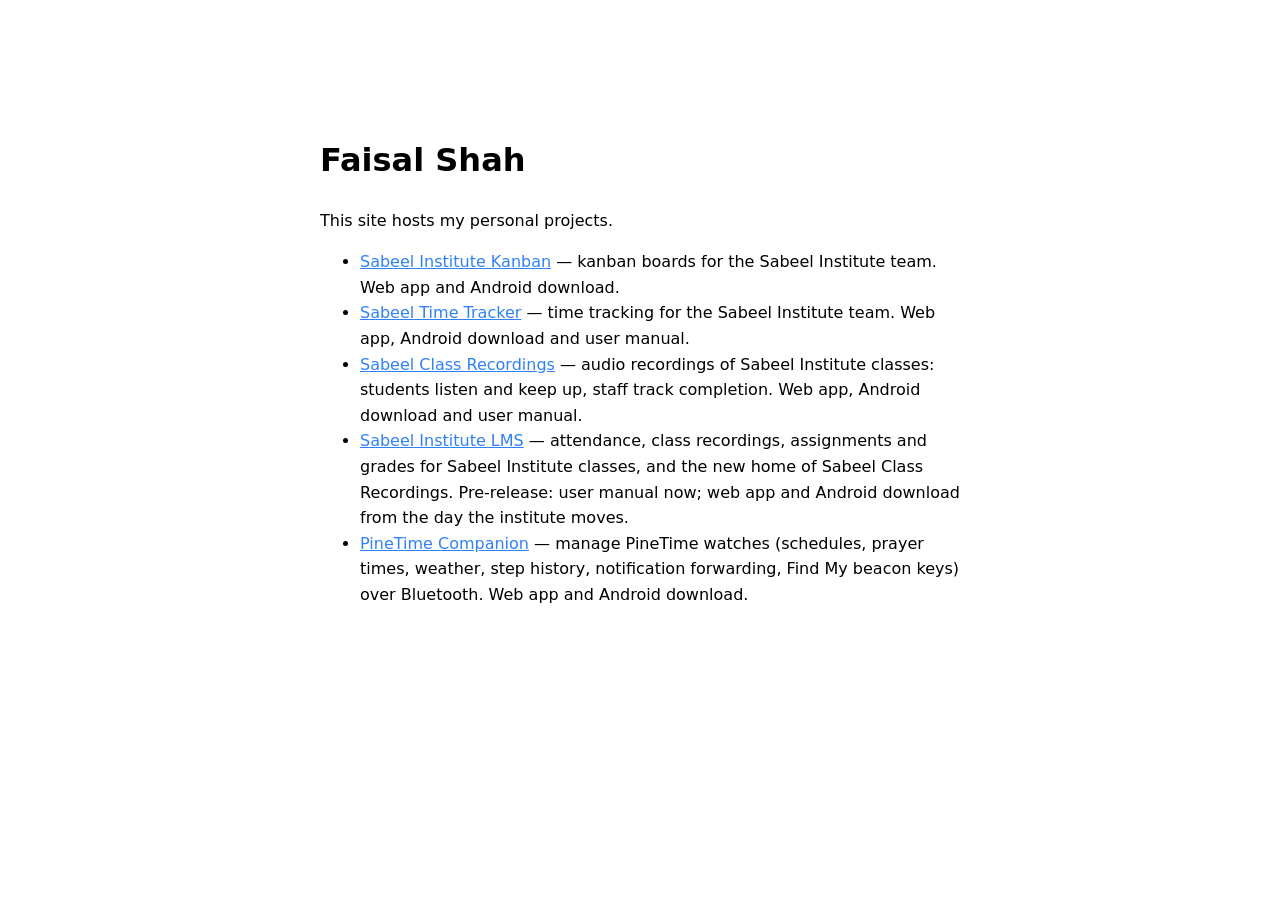
==== commit 02b49f67: "index: list the Sabeel Institute LMS Its page has been live since the pre-release; the index now lin" ====
--- a/index.html
+++ b/index.html
@@ -24,6 +24,7 @@
   <li><a href="/sabeel-kanban/">Sabeel Institute Kanban</a> — kanban boards for the Sabeel Institute team. Web app and Android download.</li>
   <li><a href="/sabeel-time-tracker/">Sabeel Time Tracker</a> — time tracking for the Sabeel Institute team. Web app, Android download and user manual.</li>
   <li><a href="/sabeel-recording-app/">Sabeel Class Recordings</a> — audio recordings of Sabeel Institute classes: students listen and keep up, staff track completion. Web app, Android download and user manual.</li>
+  <li><a href="/sabeel-institute-lms/">Sabeel Institute LMS</a> — attendance, class recordings, assignments and grades for Sabeel Institute classes, and the new home of Sabeel Class Recordings. Pre-release: user manual now; web app and Android download from the day the institute moves.</li>
   <li><a href="/pinetime-companion/">PineTime Companion</a> — manage PineTime watches (schedules, prayer times, weather, step history, notification forwarding, Find My beacon keys) over Bluetooth. Web app and Android download.</li>
 </ul>
 </body>
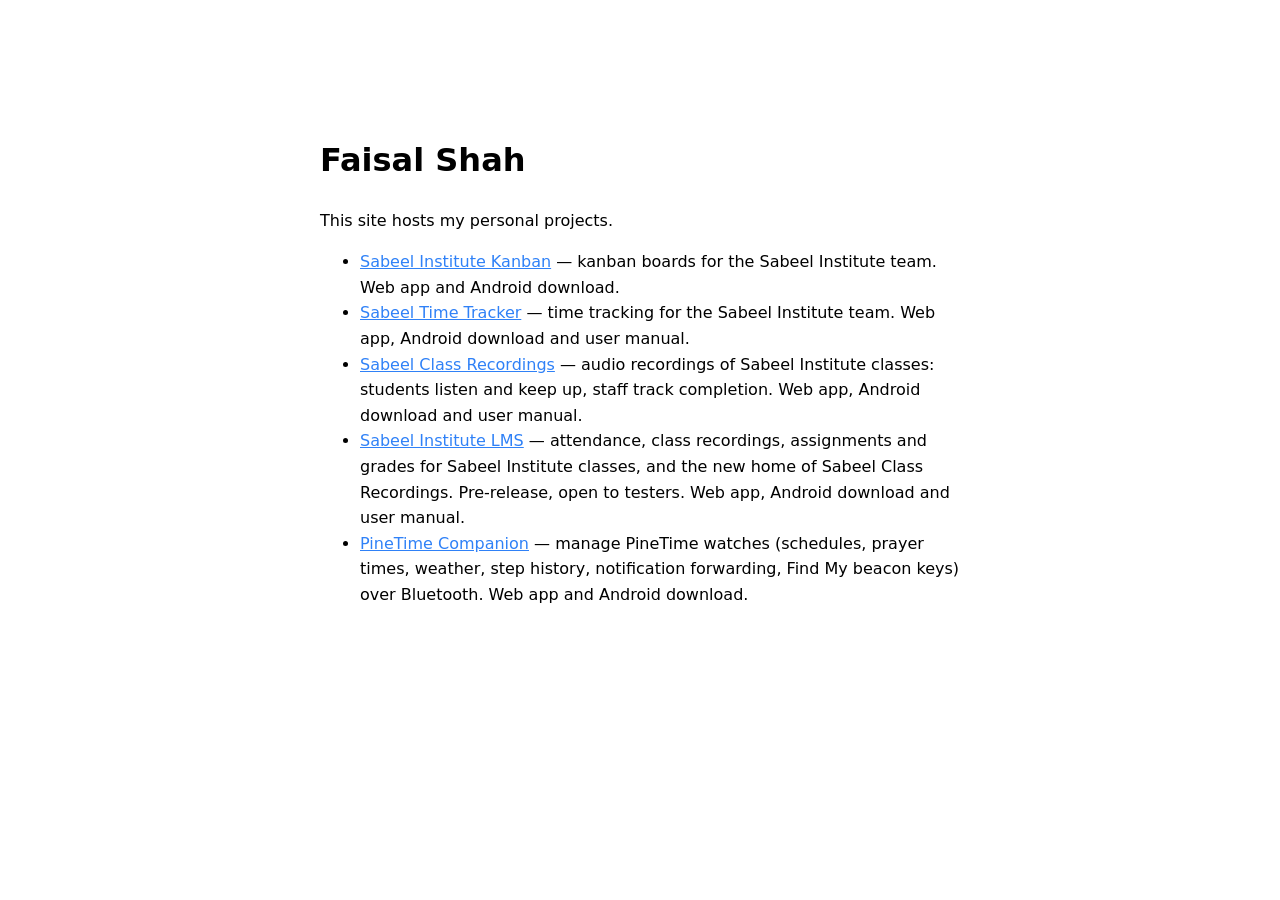
==== commit c3bd283e: "sabeel-institute-lms: live links for testers The web app and both Android builds are linked now, not" ====
--- a/index.html
+++ b/index.html
@@ -24,7 +24,7 @@
   <li><a href="/sabeel-kanban/">Sabeel Institute Kanban</a> — kanban boards for the Sabeel Institute team. Web app and Android download.</li>
   <li><a href="/sabeel-time-tracker/">Sabeel Time Tracker</a> — time tracking for the Sabeel Institute team. Web app, Android download and user manual.</li>
   <li><a href="/sabeel-recording-app/">Sabeel Class Recordings</a> — audio recordings of Sabeel Institute classes: students listen and keep up, staff track completion. Web app, Android download and user manual.</li>
-  <li><a href="/sabeel-institute-lms/">Sabeel Institute LMS</a> — attendance, class recordings, assignments and grades for Sabeel Institute classes, and the new home of Sabeel Class Recordings. Pre-release: user manual now; web app and Android download from the day the institute moves.</li>
+  <li><a href="/sabeel-institute-lms/">Sabeel Institute LMS</a> — attendance, class recordings, assignments and grades for Sabeel Institute classes, and the new home of Sabeel Class Recordings. Pre-release, open to testers. Web app, Android download and user manual.</li>
   <li><a href="/pinetime-companion/">PineTime Companion</a> — manage PineTime watches (schedules, prayer times, weather, step history, notification forwarding, Find My beacon keys) over Bluetooth. Web app and Android download.</li>
 </ul>
 </body>
